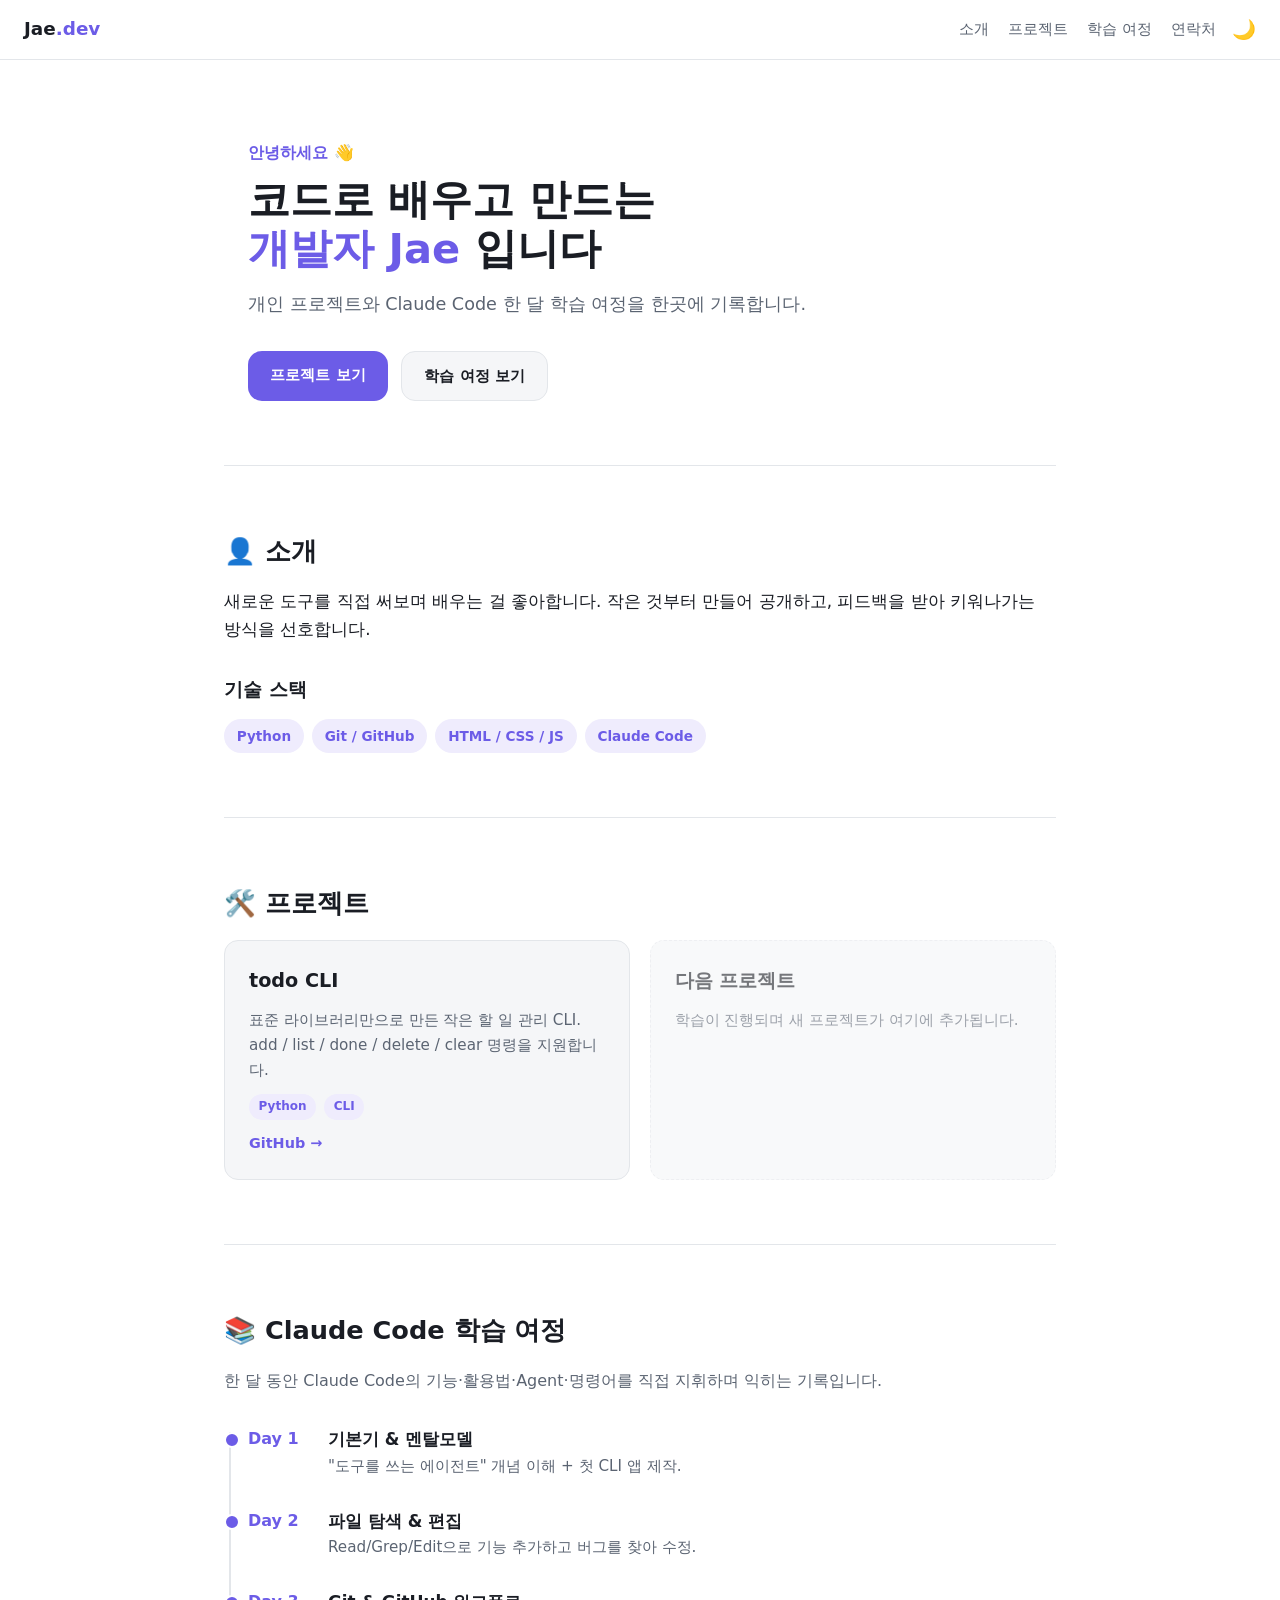
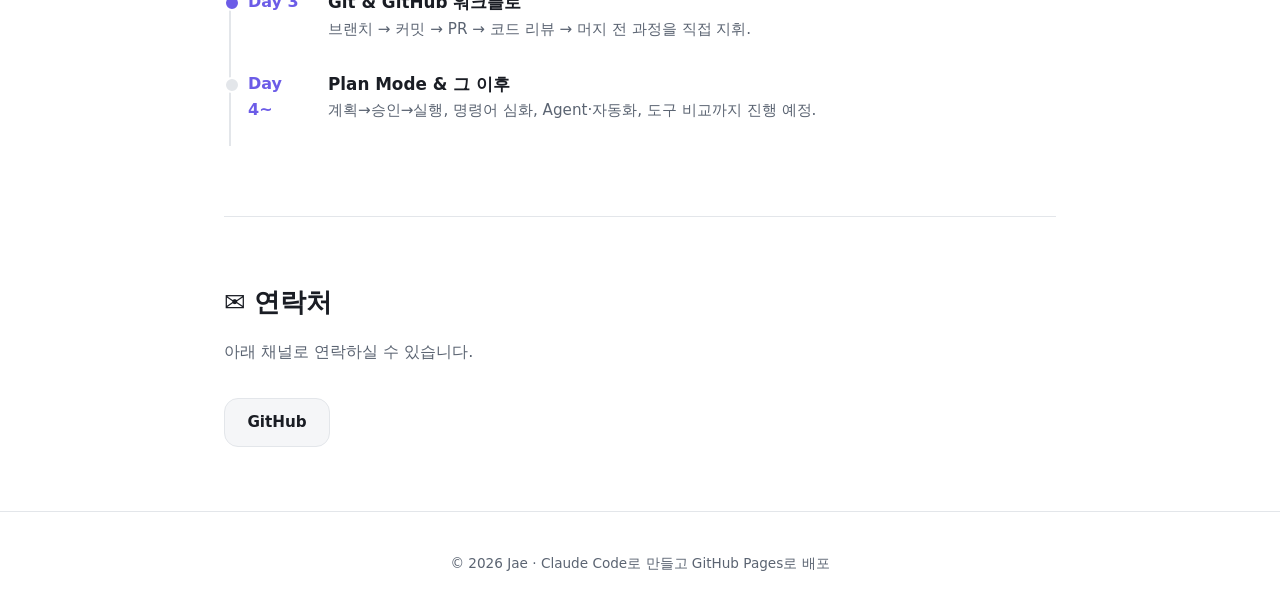
==== docs/index.html @ 7a91e0e8 "포트폴리오 + Claude Code 학습 여정 정적 사이트 첫 버전 추가 (docs/)" ====
<!DOCTYPE html>
<html lang="ko">
<head>
  <meta charset="UTF-8" />
  <meta name="viewport" content="width=device-width, initial-scale=1.0" />
  <title>Jae · 포트폴리오 & Claude Code 학습 여정</title>
  <meta name="description" content="개인 개발자 포트폴리오와 Claude Code 한 달 학습 기록을 한곳에 모은 사이트." />
  <link rel="stylesheet" href="style.css" />
</head>
<body>
  <!-- ===== 상단 네비게이션 (페이지 내 섹션 분류) ===== -->
  <header class="nav">
    <a href="#home" class="nav__logo">Jae<span>.dev</span></a>
    <nav class="nav__links">
      <a href="#about">소개</a>
      <a href="#projects">프로젝트</a>
      <a href="#journey">학습 여정</a>
      <a href="#contact">연락처</a>
    </nav>
    <button id="themeToggle" class="nav__theme" aria-label="다크모드 전환">🌙</button>
  </header>

  <main>
    <!-- ===== Hero (첫인상) ===== -->
    <section id="home" class="hero">
      <p class="hero__hi">안녕하세요 👋</p>
      <h1 class="hero__title">코드로 배우고 만드는<br /><span>개발자 Jae</span> 입니다</h1>
      <p class="hero__sub">개인 프로젝트와 Claude Code 한 달 학습 여정을 한곳에 기록합니다.</p>
      <div class="hero__cta">
        <a href="#projects" class="btn btn--primary">프로젝트 보기</a>
        <a href="#journey" class="btn btn--ghost">학습 여정 보기</a>
      </div>
    </section>

    <!-- ===== 섹션 1: 개인 포트폴리오 (소개) ===== -->
    <section id="about" class="section">
      <h2 class="section__title">👤 소개</h2>
      <div class="about">
        <p class="about__bio">
          <!-- TODO: 자기소개를 자유롭게 수정하세요 -->
          새로운 도구를 직접 써보며 배우는 걸 좋아합니다.
          작은 것부터 만들어 공개하고, 피드백을 받아 키워나가는 방식을 선호합니다.
        </p>
        <div class="about__skills">
          <h3>기술 스택</h3>
          <ul class="tags">
            <li>Python</li>
            <li>Git / GitHub</li>
            <li>HTML / CSS / JS</li>
            <li>Claude Code</li>
          </ul>
        </div>
      </div>
    </section>

    <!-- ===== 섹션 2: 프로젝트 ===== -->
    <section id="projects" class="section">
      <h2 class="section__title">🛠️ 프로젝트</h2>
      <div class="cards">
        <article class="card">
          <h3 class="card__title">todo CLI</h3>
          <p class="card__desc">
            표준 라이브러리만으로 만든 작은 할 일 관리 CLI.
            add / list / done / delete / clear 명령을 지원합니다.
          </p>
          <ul class="tags tags--sm">
            <li>Python</li>
            <li>CLI</li>
          </ul>
          <a class="card__link" href="https://github.com/jaehyeon-s/Claude_Code_Study" target="_blank" rel="noopener">GitHub →</a>
        </article>

        <article class="card card--placeholder">
          <h3 class="card__title">다음 프로젝트</h3>
          <p class="card__desc">학습이 진행되며 새 프로젝트가 여기에 추가됩니다.</p>
        </article>
      </div>
    </section>

    <!-- ===== 섹션 3: Claude Code 학습 여정 (타임라인) ===== -->
    <section id="journey" class="section">
      <h2 class="section__title">📚 Claude Code 학습 여정</h2>
      <p class="section__lead">한 달 동안 Claude Code의 기능·활용법·Agent·명령어를 직접 지휘하며 익히는 기록입니다.</p>
      <ol class="timeline">
        <li class="timeline__item timeline__item--done">
          <span class="timeline__day">Day 1</span>
          <div>
            <h3>기본기 & 멘탈모델</h3>
            <p>"도구를 쓰는 에이전트" 개념 이해 + 첫 CLI 앱 제작.</p>
          </div>
        </li>
        <li class="timeline__item timeline__item--done">
          <span class="timeline__day">Day 2</span>
          <div>
            <h3>파일 탐색 & 편집</h3>
            <p>Read/Grep/Edit으로 기능 추가하고 버그를 찾아 수정.</p>
          </div>
        </li>
        <li class="timeline__item timeline__item--done">
          <span class="timeline__day">Day 3</span>
          <div>
            <h3>Git & GitHub 워크플로</h3>
            <p>브랜치 → 커밋 → PR → 코드 리뷰 → 머지 전 과정을 직접 지휘.</p>
          </div>
        </li>
        <li class="timeline__item">
          <span class="timeline__day">Day 4~</span>
          <div>
            <h3>Plan Mode & 그 이후</h3>
            <p>계획→승인→실행, 명령어 심화, Agent·자동화, 도구 비교까지 진행 예정.</p>
          </div>
        </li>
      </ol>
    </section>

    <!-- ===== 섹션 4: 연락처 ===== -->
    <section id="contact" class="section">
      <h2 class="section__title">✉️ 연락처</h2>
      <p class="section__lead">아래 채널로 연락하실 수 있습니다.</p>
      <div class="contact">
        <a class="btn btn--ghost" href="https://github.com/jaehyeon-s" target="_blank" rel="noopener">GitHub</a>
        <!-- TODO: 이메일을 공개하려면 아래 주석을 풀고 주소를 넣으세요 -->
        <!-- <a class="btn btn--ghost" href="mailto:you@example.com">Email</a> -->
      </div>
    </section>
  </main>

  <footer class="footer">
    <p>© <span id="year"></span> Jae · Claude Code로 만들고 GitHub Pages로 배포</p>
  </footer>

  <script src="script.js"></script>
</body>
</html>
---- docs/style.css ----
/* ===== 디자인 토큰 (색·간격을 변수로 관리) ===== */
:root {
  --bg: #ffffff;
  --surface: #f5f6f8;
  --text: #1a1d24;
  --muted: #5b6472;
  --accent: #6c5ce7;
  --accent-soft: #efecfd;
  --border: #e3e6ea;
  --radius: 14px;
  --maxw: 880px;
}
/* 다크모드: <html data-theme="dark"> 일 때 색만 바꿔치기 */
html[data-theme="dark"] {
  --bg: #0f1117;
  --surface: #171a22;
  --text: #e8eaed;
  --muted: #9aa3b2;
  --accent: #8b7cf6;
  --accent-soft: #1e1b33;
  --border: #262a35;
}

* { box-sizing: border-box; margin: 0; padding: 0; }

body {
  font-family: system-ui, -apple-system, "Segoe UI", Roboto, "Apple SD Gothic Neo", sans-serif;
  background: var(--bg);
  color: var(--text);
  line-height: 1.65;
  transition: background 0.3s, color 0.3s;
}

/* ===== 네비게이션 ===== */
.nav {
  position: sticky;
  top: 0;
  z-index: 10;
  display: flex;
  align-items: center;
  gap: 1rem;
  padding: 0.9rem 1.5rem;
  background: color-mix(in srgb, var(--bg) 85%, transparent);
  backdrop-filter: blur(8px);
  border-bottom: 1px solid var(--border);
}
.nav__logo { font-weight: 700; font-size: 1.15rem; text-decoration: none; color: var(--text); }
.nav__logo span { color: var(--accent); }
.nav__links { display: flex; gap: 1.2rem; margin-left: auto; }
.nav__links a { text-decoration: none; color: var(--muted); font-size: 0.95rem; }
.nav__links a:hover { color: var(--accent); }
.nav__theme { background: none; border: none; font-size: 1.2rem; cursor: pointer; }

/* ===== 공통 레이아웃 ===== */
main { max-width: var(--maxw); margin: 0 auto; padding: 0 1.5rem; }
.section { padding: 4rem 0; border-top: 1px solid var(--border); }
.section__title { font-size: 1.6rem; margin-bottom: 1rem; }
.section__lead { color: var(--muted); margin-bottom: 2rem; }

/* ===== Hero ===== */
.hero { max-width: var(--maxw); margin: 0 auto; padding: 5rem 1.5rem 4rem; }
.hero__hi { color: var(--accent); font-weight: 600; }
.hero__title { font-size: 2.6rem; line-height: 1.2; margin: 0.5rem 0 1rem; }
.hero__title span { color: var(--accent); }
.hero__sub { color: var(--muted); font-size: 1.1rem; margin-bottom: 2rem; }
.hero__cta { display: flex; gap: 0.8rem; flex-wrap: wrap; }

/* ===== 버튼 ===== */
.btn { display: inline-block; padding: 0.7rem 1.4rem; border-radius: var(--radius); text-decoration: none; font-weight: 600; font-size: 0.95rem; transition: transform 0.15s, opacity 0.15s; }
.btn:hover { transform: translateY(-2px); }
.btn--primary { background: var(--accent); color: #fff; }
.btn--ghost { background: var(--surface); color: var(--text); border: 1px solid var(--border); }

/* ===== 소개 ===== */
.about { display: grid; gap: 2rem; }
.about__bio { font-size: 1.05rem; }
.about__skills h3 { margin-bottom: 0.8rem; }
.tags { list-style: none; display: flex; flex-wrap: wrap; gap: 0.5rem; }
.tags li { background: var(--accent-soft); color: var(--accent); padding: 0.35rem 0.8rem; border-radius: 999px; font-size: 0.85rem; font-weight: 600; }
.tags--sm li { font-size: 0.75rem; padding: 0.2rem 0.6rem; }

/* ===== 프로젝트 카드 ===== */
.cards { display: grid; grid-template-columns: repeat(auto-fit, minmax(240px, 1fr)); gap: 1.2rem; }
.card { background: var(--surface); border: 1px solid var(--border); border-radius: var(--radius); padding: 1.5rem; display: flex; flex-direction: column; gap: 0.7rem; }
.card__title { font-size: 1.2rem; }
.card__desc { color: var(--muted); font-size: 0.95rem; flex: 1; }
.card__link { color: var(--accent); text-decoration: none; font-weight: 600; font-size: 0.9rem; margin-top: auto; }
.card--placeholder { opacity: 0.6; border-style: dashed; }

/* ===== 학습 여정 타임라인 ===== */
.timeline { list-style: none; position: relative; padding-left: 1.5rem; }
.timeline::before { content: ""; position: absolute; left: 5px; top: 6px; bottom: 6px; width: 2px; background: var(--border); }
.timeline__item { position: relative; display: flex; gap: 1rem; padding-bottom: 1.8rem; }
.timeline__item::before { content: ""; position: absolute; left: -1.5rem; top: 6px; width: 12px; height: 12px; border-radius: 50%; background: var(--border); border: 2px solid var(--bg); }
.timeline__item--done::before { background: var(--accent); }
.timeline__day { flex-shrink: 0; width: 64px; font-weight: 700; color: var(--accent); }
.timeline__item h3 { font-size: 1.05rem; }
.timeline__item p { color: var(--muted); font-size: 0.95rem; }

/* ===== 연락처 ===== */
.contact { display: flex; gap: 0.8rem; flex-wrap: wrap; }

/* ===== 푸터 ===== */
.footer { text-align: center; padding: 2.5rem 1.5rem; color: var(--muted); font-size: 0.85rem; border-top: 1px solid var(--border); }

/* ===== 반응형 (모바일) ===== */
@media (max-width: 600px) {
  .nav__links { gap: 0.8rem; }
  .nav__logo { font-size: 1rem; }
  .hero__title { font-size: 2rem; }
}
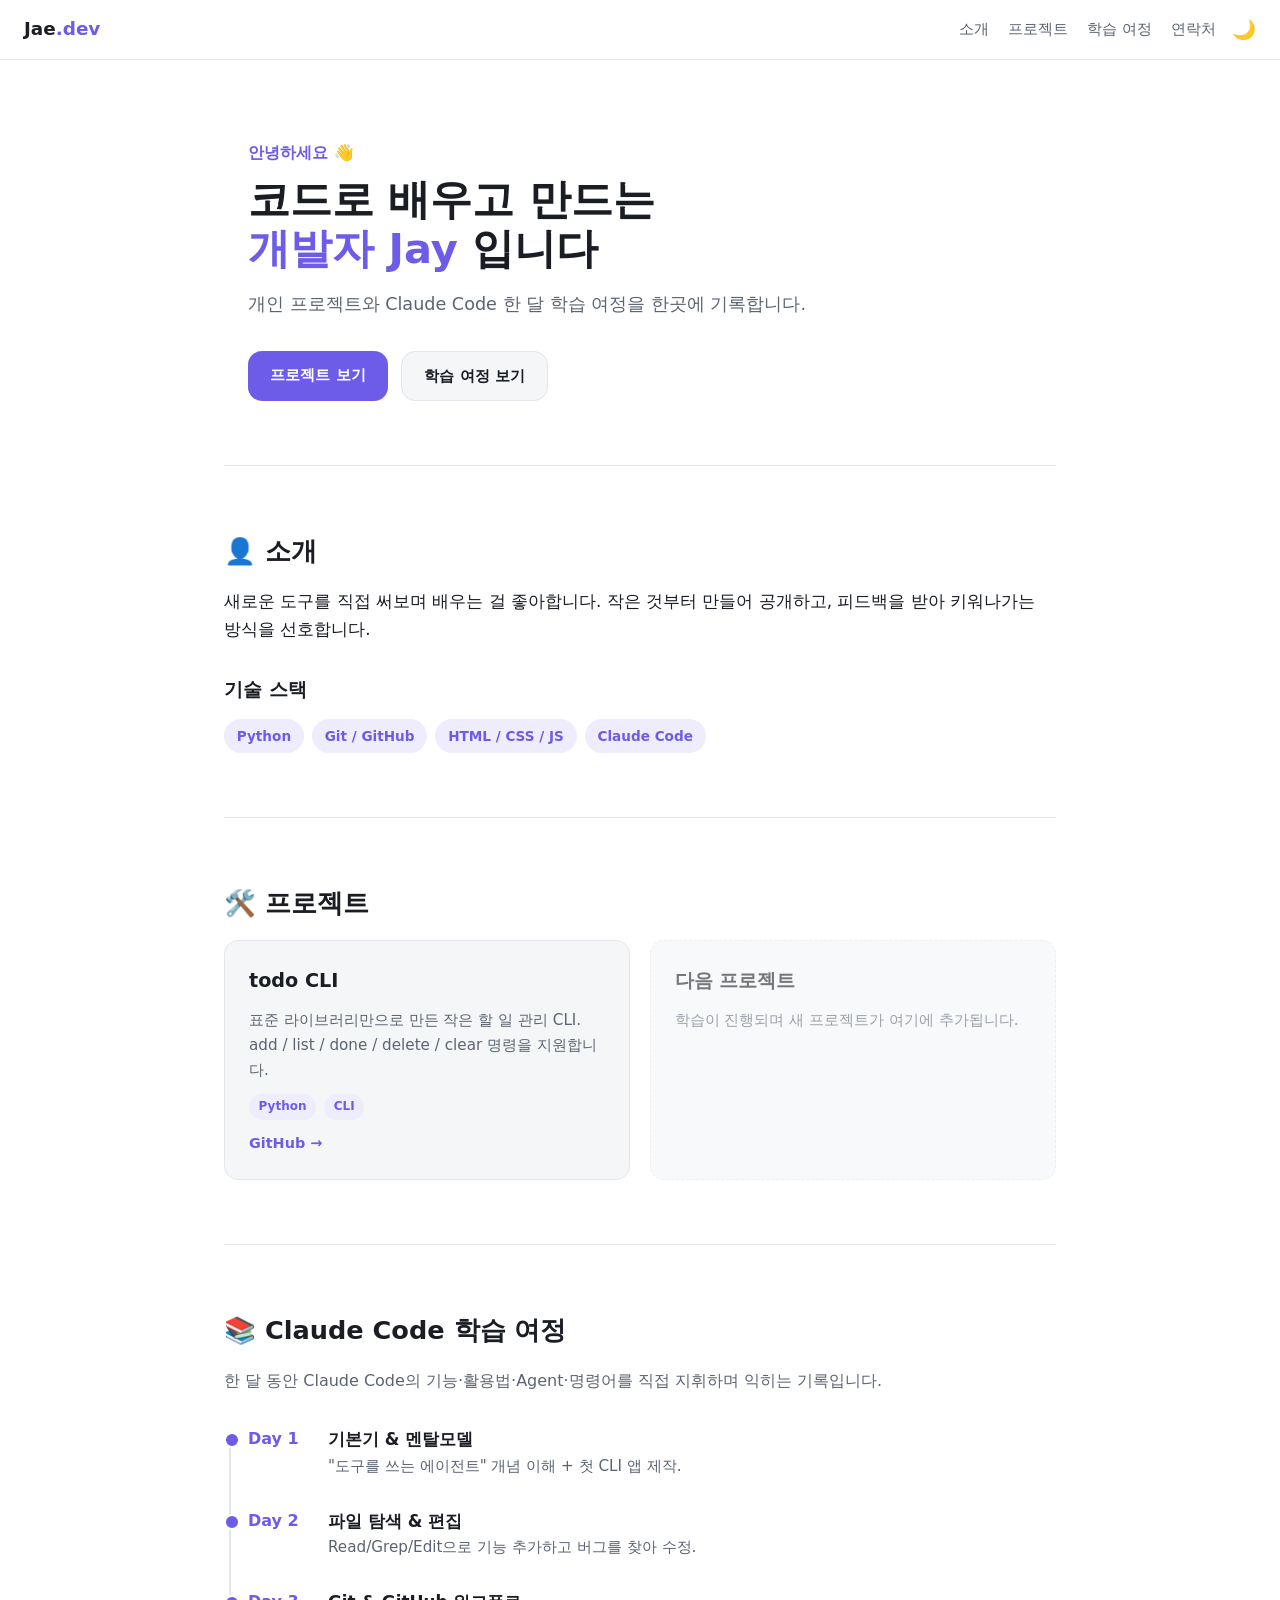
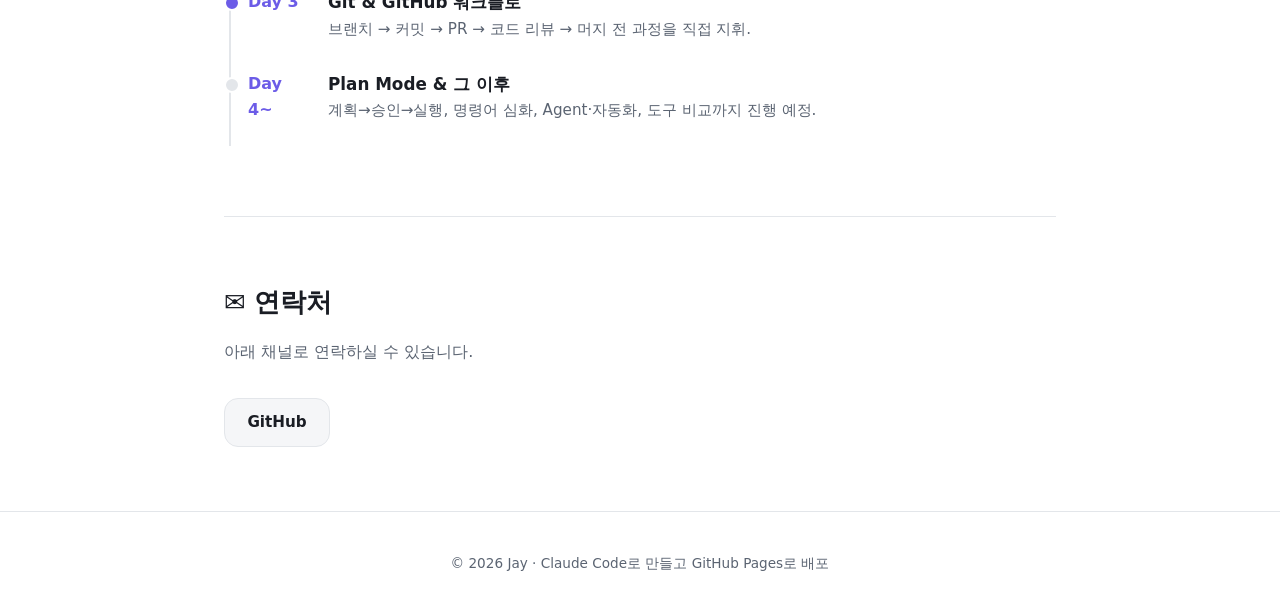
==== commit bdf736a8: "Change name from Jae to Jay in index.html" ====
--- a/docs/index.html
+++ b/docs/index.html
@@ -24,7 +24,7 @@
     <!-- ===== Hero (첫인상) ===== -->
     <section id="home" class="hero">
       <p class="hero__hi">안녕하세요 👋</p>
-      <h1 class="hero__title">코드로 배우고 만드는<br /><span>개발자 Jae</span> 입니다</h1>
+      <h1 class="hero__title">코드로 배우고 만드는<br /><span>개발자 Jay</span> 입니다</h1>
       <p class="hero__sub">개인 프로젝트와 Claude Code 한 달 학습 여정을 한곳에 기록합니다.</p>
       <div class="hero__cta">
         <a href="#projects" class="btn btn--primary">프로젝트 보기</a>
@@ -126,7 +126,7 @@
   </main>
 
   <footer class="footer">
-    <p>© <span id="year"></span> Jae · Claude Code로 만들고 GitHub Pages로 배포</p>
+    <p>© <span id="year"></span> Jay · Claude Code로 만들고 GitHub Pages로 배포</p>
   </footer>
 
   <script src="script.js"></script>
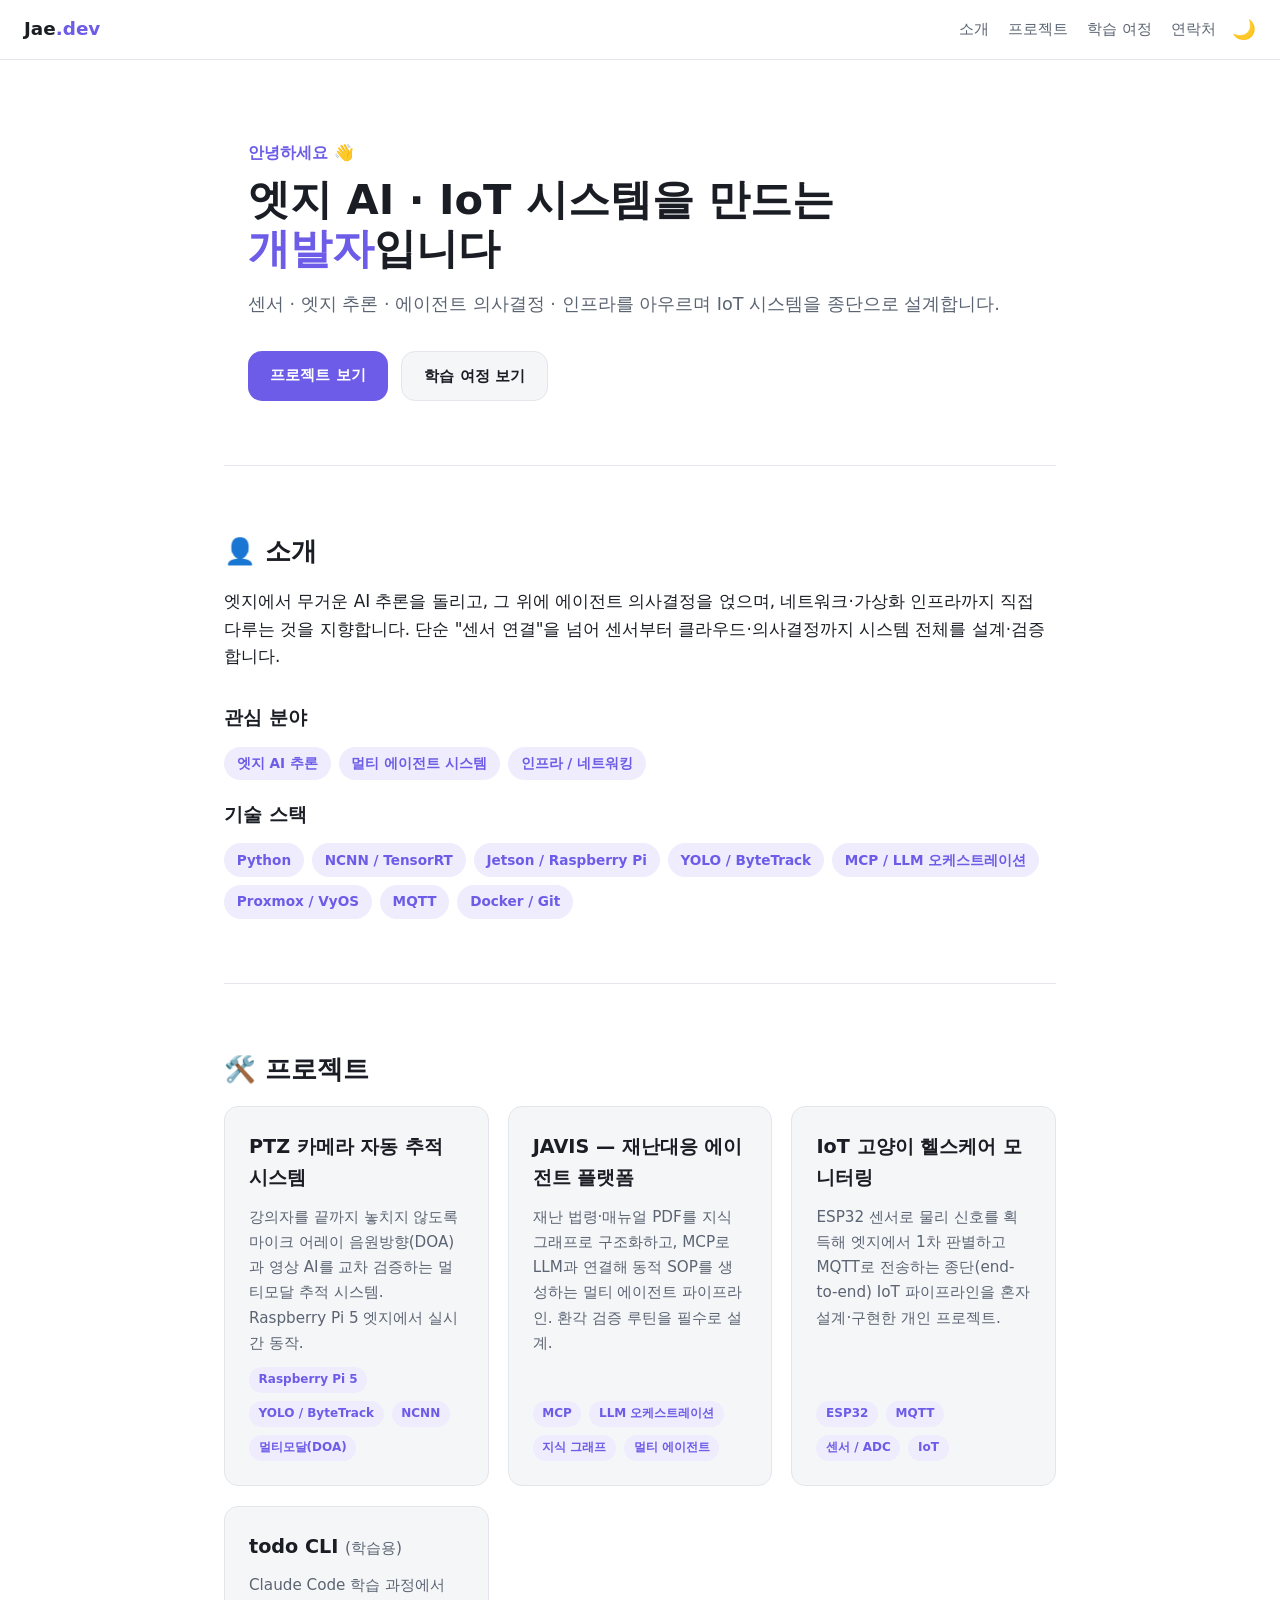
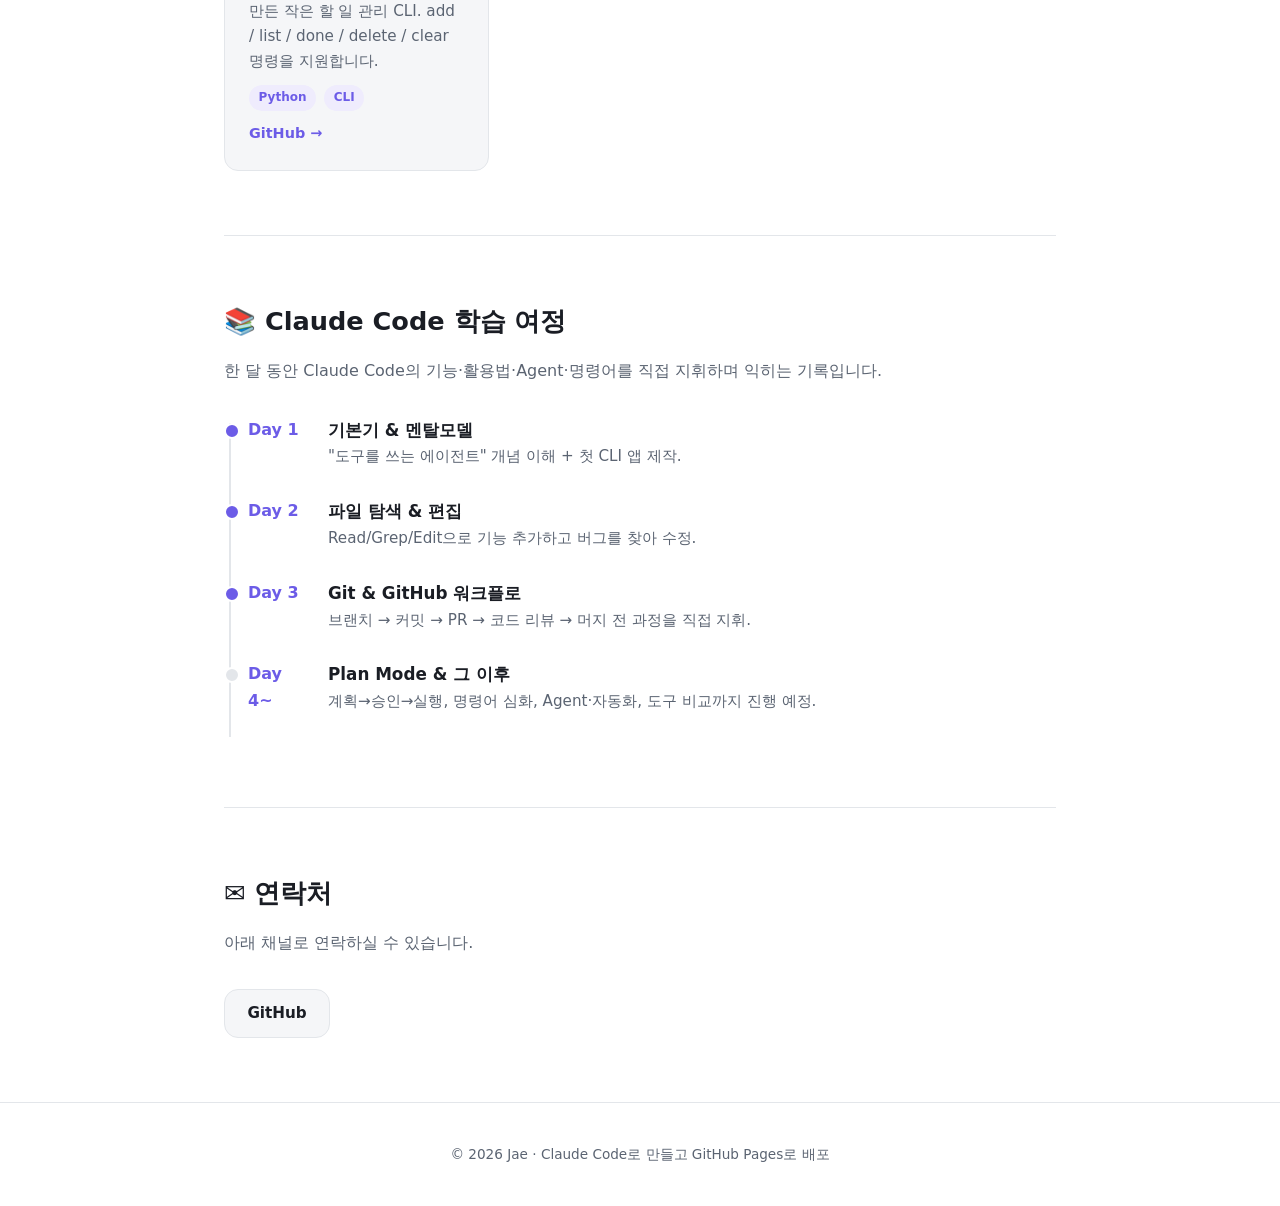
==== commit cc46ce33: "포트폴리오 사이트: 노션 기반 실제 프로젝트로 내용 채움 (개인정보 제외, 프로젝트 중심)" ====
--- a/docs/index.html
+++ b/docs/index.html
@@ -4,7 +4,7 @@
   <meta charset="UTF-8" />
   <meta name="viewport" content="width=device-width, initial-scale=1.0" />
   <title>Jae · 포트폴리오 & Claude Code 학습 여정</title>
-  <meta name="description" content="개인 개발자 포트폴리오와 Claude Code 한 달 학습 기록을 한곳에 모은 사이트." />
+  <meta name="description" content="엣지 AI·IoT 시스템 프로젝트와 Claude Code 한 달 학습 기록을 모은 사이트." />
   <link rel="stylesheet" href="style.css" />
 </head>
 <body>
@@ -24,43 +24,95 @@
     <!-- ===== Hero (첫인상) ===== -->
     <section id="home" class="hero">
       <p class="hero__hi">안녕하세요 👋</p>
-      <h1 class="hero__title">코드로 배우고 만드는<br /><span>개발자 Jay</span> 입니다</h1>
-      <p class="hero__sub">개인 프로젝트와 Claude Code 한 달 학습 여정을 한곳에 기록합니다.</p>
+      <h1 class="hero__title">엣지 AI · IoT 시스템을 만드는<br /><span>개발자</span>입니다</h1>
+      <p class="hero__sub">센서 · 엣지 추론 · 에이전트 의사결정 · 인프라를 아우르며 IoT 시스템을 종단으로 설계합니다.</p>
       <div class="hero__cta">
         <a href="#projects" class="btn btn--primary">프로젝트 보기</a>
         <a href="#journey" class="btn btn--ghost">학습 여정 보기</a>
       </div>
     </section>
 
-    <!-- ===== 섹션 1: 개인 포트폴리오 (소개) ===== -->
+    <!-- ===== 섹션 1: 소개 (프로젝트 중심, 개인정보 최소화) ===== -->
     <section id="about" class="section">
       <h2 class="section__title">👤 소개</h2>
       <div class="about">
         <p class="about__bio">
-          <!-- TODO: 자기소개를 자유롭게 수정하세요 -->
-          새로운 도구를 직접 써보며 배우는 걸 좋아합니다.
-          작은 것부터 만들어 공개하고, 피드백을 받아 키워나가는 방식을 선호합니다.
+          엣지에서 무거운 AI 추론을 돌리고, 그 위에 에이전트 의사결정을 얹으며,
+          네트워크·가상화 인프라까지 직접 다루는 것을 지향합니다.
+          단순 "센서 연결"을 넘어 센서부터 클라우드·의사결정까지 시스템 전체를 설계·검증합니다.
         </p>
         <div class="about__skills">
-          <h3>기술 스택</h3>
+          <h3>관심 분야</h3>
+          <ul class="tags">
+            <li>엣지 AI 추론</li>
+            <li>멀티 에이전트 시스템</li>
+            <li>인프라 / 네트워킹</li>
+          </ul>
+          <h3 style="margin-top:1.2rem">기술 스택</h3>
           <ul class="tags">
             <li>Python</li>
-            <li>Git / GitHub</li>
-            <li>HTML / CSS / JS</li>
-            <li>Claude Code</li>
+            <li>NCNN / TensorRT</li>
+            <li>Jetson / Raspberry Pi</li>
+            <li>YOLO / ByteTrack</li>
+            <li>MCP / LLM 오케스트레이션</li>
+            <li>Proxmox / VyOS</li>
+            <li>MQTT</li>
+            <li>Docker / Git</li>
           </ul>
         </div>
       </div>
     </section>
 
-    <!-- ===== 섹션 2: 프로젝트 ===== -->
+    <!-- ===== 섹션 2: 프로젝트 (노션 포트폴리오 기반) ===== -->
     <section id="projects" class="section">
       <h2 class="section__title">🛠️ 프로젝트</h2>
       <div class="cards">
         <article class="card">
-          <h3 class="card__title">todo CLI</h3>
+          <h3 class="card__title">PTZ 카메라 자동 추적 시스템</h3>
           <p class="card__desc">
-            표준 라이브러리만으로 만든 작은 할 일 관리 CLI.
+            강의자를 끝까지 놓치지 않도록 마이크 어레이 음원방향(DOA)과 영상 AI를
+            교차 검증하는 멀티모달 추적 시스템. Raspberry Pi 5 엣지에서 실시간 동작.
+          </p>
+          <ul class="tags tags--sm">
+            <li>Raspberry Pi 5</li>
+            <li>YOLO / ByteTrack</li>
+            <li>NCNN</li>
+            <li>멀티모달(DOA)</li>
+          </ul>
+        </article>
+
+        <article class="card">
+          <h3 class="card__title">JAVIS — 재난대응 에이전트 플랫폼</h3>
+          <p class="card__desc">
+            재난 법령·매뉴얼 PDF를 지식 그래프로 구조화하고, MCP로 LLM과 연결해
+            동적 SOP를 생성하는 멀티 에이전트 파이프라인. 환각 검증 루틴을 필수로 설계.
+          </p>
+          <ul class="tags tags--sm">
+            <li>MCP</li>
+            <li>LLM 오케스트레이션</li>
+            <li>지식 그래프</li>
+            <li>멀티 에이전트</li>
+          </ul>
+        </article>
+
+        <article class="card">
+          <h3 class="card__title">IoT 고양이 헬스케어 모니터링</h3>
+          <p class="card__desc">
+            ESP32 센서로 물리 신호를 획득해 엣지에서 1차 판별하고 MQTT로 전송하는
+            종단(end-to-end) IoT 파이프라인을 혼자 설계·구현한 개인 프로젝트.
+          </p>
+          <ul class="tags tags--sm">
+            <li>ESP32</li>
+            <li>MQTT</li>
+            <li>센서 / ADC</li>
+            <li>IoT</li>
+          </ul>
+        </article>
+
+        <article class="card">
+          <h3 class="card__title">todo CLI <span style="font-weight:400;font-size:.8em;color:var(--muted)">(학습용)</span></h3>
+          <p class="card__desc">
+            Claude Code 학습 과정에서 만든 작은 할 일 관리 CLI.
             add / list / done / delete / clear 명령을 지원합니다.
           </p>
           <ul class="tags tags--sm">
@@ -68,11 +120,6 @@
             <li>CLI</li>
           </ul>
           <a class="card__link" href="https://github.com/jaehyeon-s/Claude_Code_Study" target="_blank" rel="noopener">GitHub →</a>
-        </article>
-
-        <article class="card card--placeholder">
-          <h3 class="card__title">다음 프로젝트</h3>
-          <p class="card__desc">학습이 진행되며 새 프로젝트가 여기에 추가됩니다.</p>
         </article>
       </div>
     </section>
@@ -119,14 +166,12 @@
       <p class="section__lead">아래 채널로 연락하실 수 있습니다.</p>
       <div class="contact">
         <a class="btn btn--ghost" href="https://github.com/jaehyeon-s" target="_blank" rel="noopener">GitHub</a>
-        <!-- TODO: 이메일을 공개하려면 아래 주석을 풀고 주소를 넣으세요 -->
-        <!-- <a class="btn btn--ghost" href="mailto:you@example.com">Email</a> -->
       </div>
     </section>
   </main>
 
   <footer class="footer">
-    <p>© <span id="year"></span> Jay · Claude Code로 만들고 GitHub Pages로 배포</p>
+    <p>© <span id="year"></span> Jae · Claude Code로 만들고 GitHub Pages로 배포</p>
   </footer>
 
   <script src="script.js"></script>
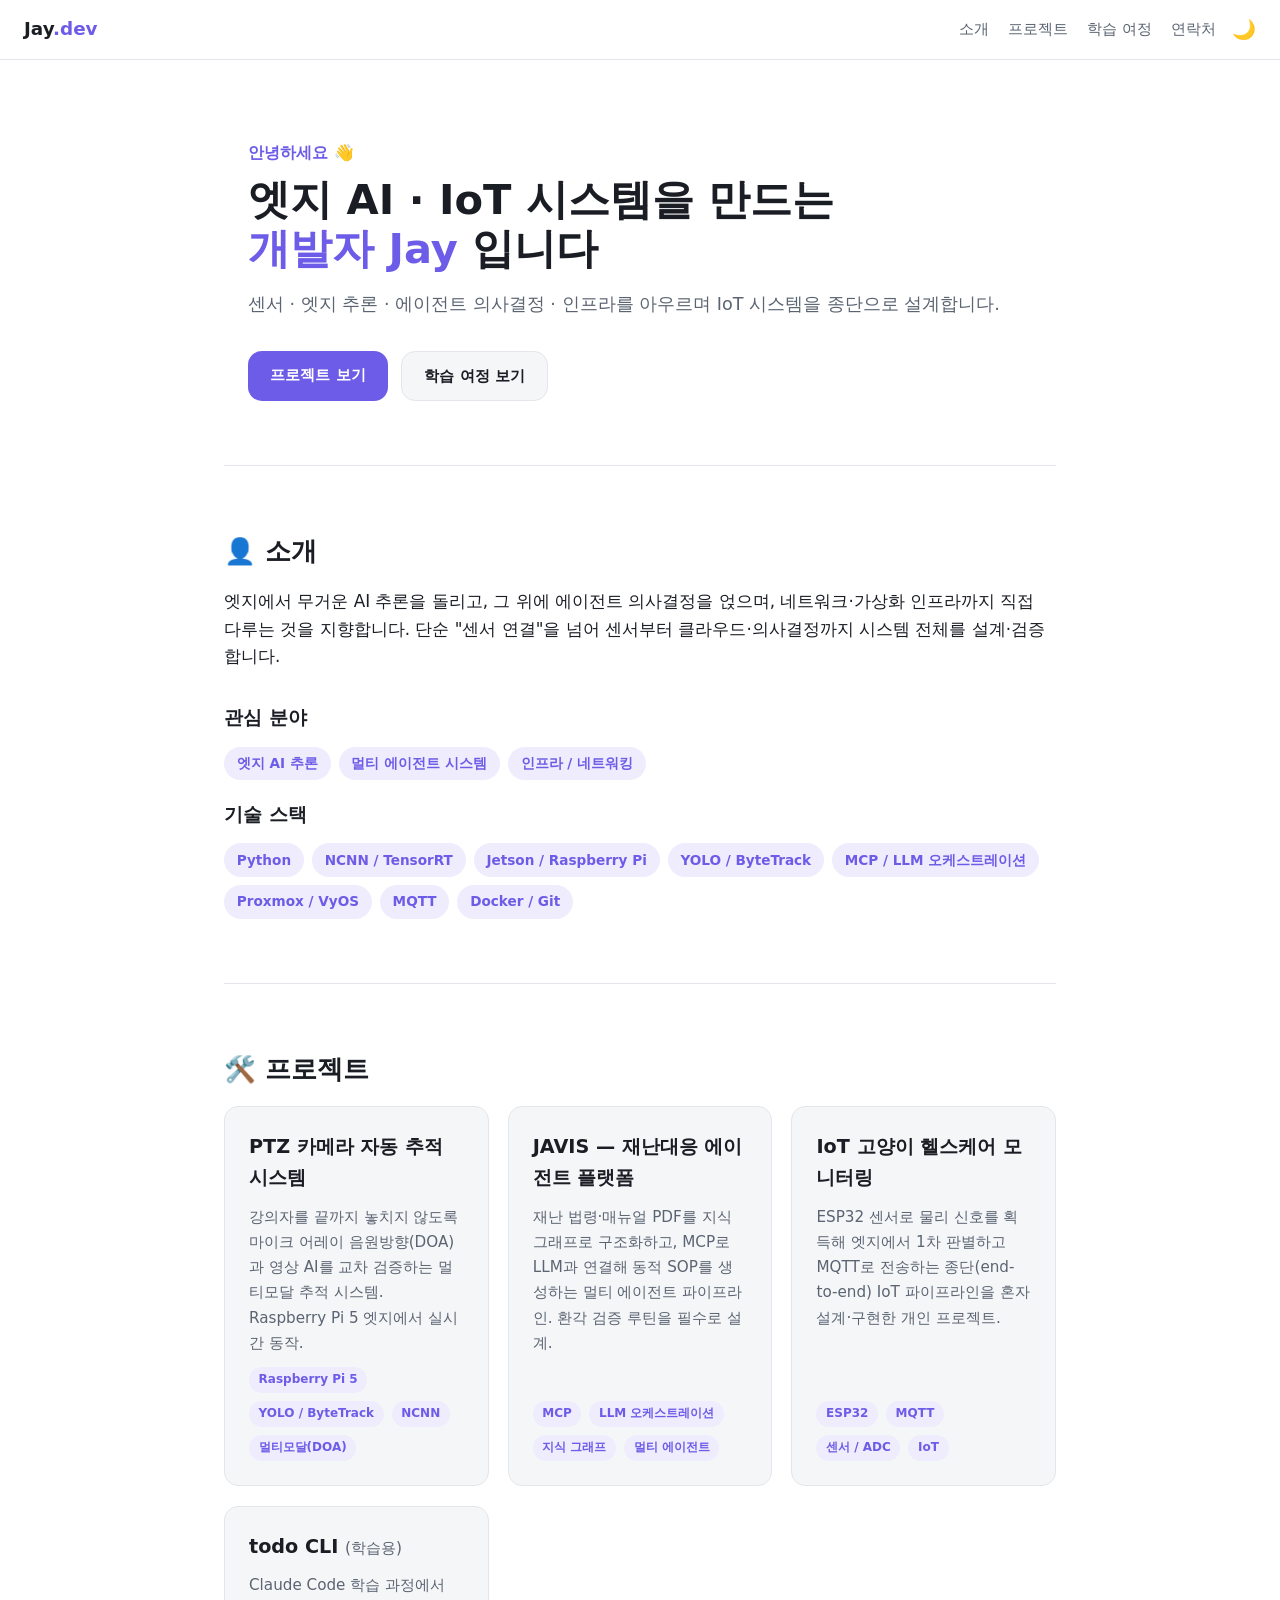
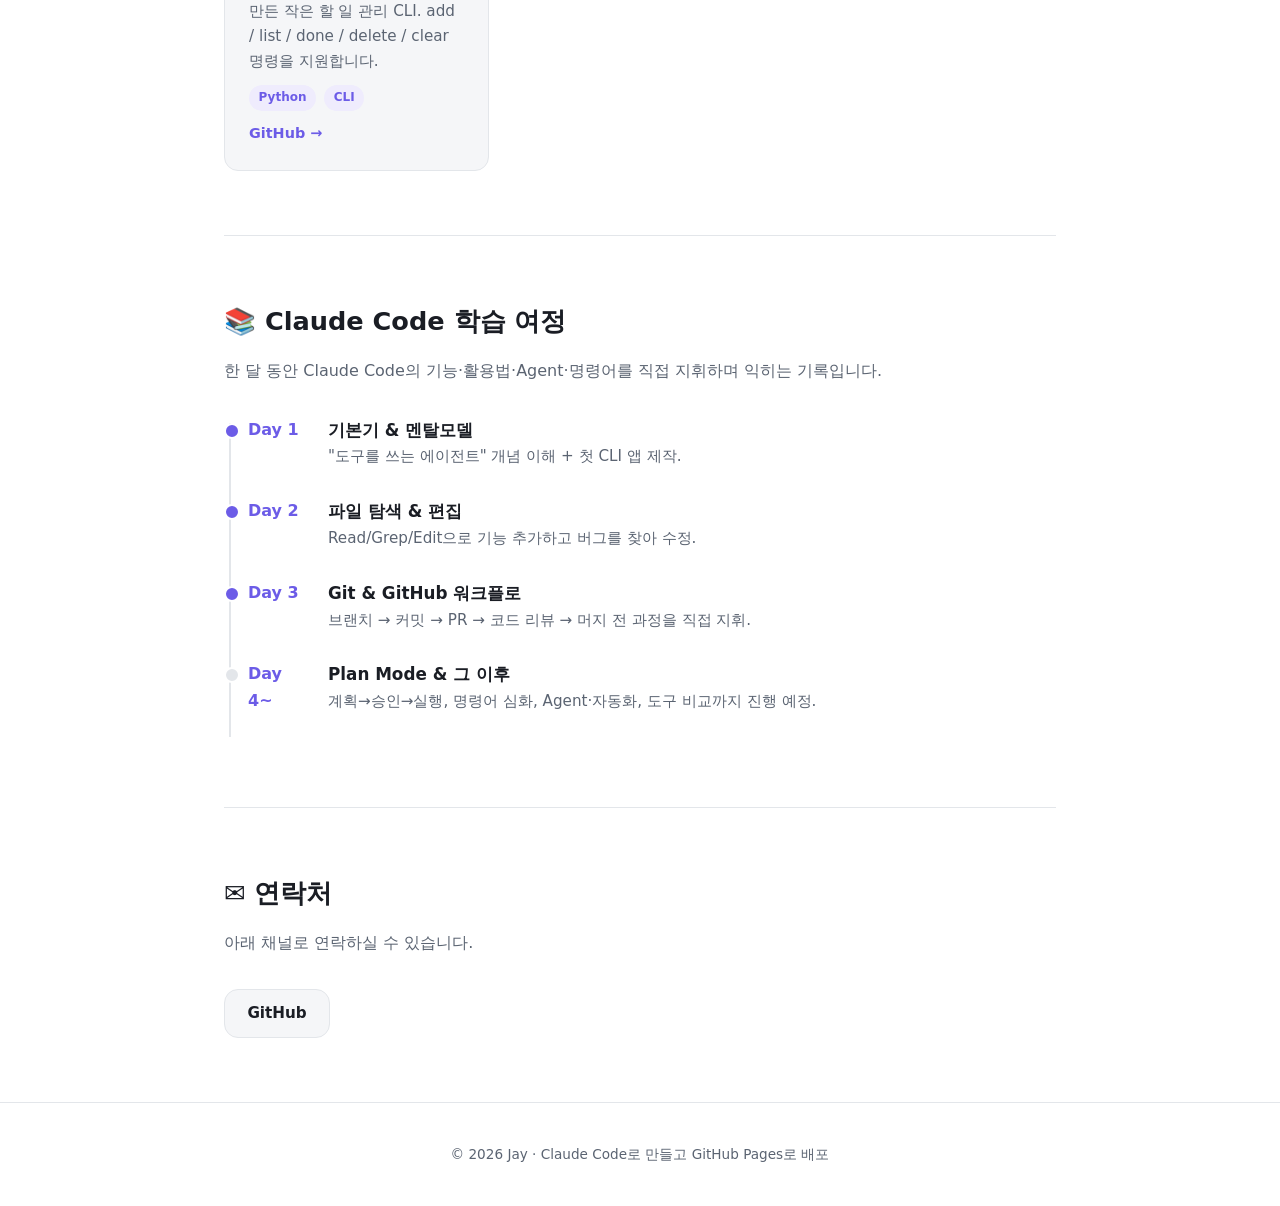
==== commit f8851b69: "Merge remote-tracking branch 'origin/main' into claude/charming-mayer-1QmW7 # Conflicts: #	docs/inde" ====
--- a/docs/index.html
+++ b/docs/index.html
@@ -3,14 +3,14 @@
 <head>
   <meta charset="UTF-8" />
   <meta name="viewport" content="width=device-width, initial-scale=1.0" />
-  <title>Jae · 포트폴리오 & Claude Code 학습 여정</title>
+  <title>Jay · 포트폴리오 & Claude Code 학습 여정</title>
   <meta name="description" content="엣지 AI·IoT 시스템 프로젝트와 Claude Code 한 달 학습 기록을 모은 사이트." />
   <link rel="stylesheet" href="style.css" />
 </head>
 <body>
   <!-- ===== 상단 네비게이션 (페이지 내 섹션 분류) ===== -->
   <header class="nav">
-    <a href="#home" class="nav__logo">Jae<span>.dev</span></a>
+    <a href="#home" class="nav__logo">Jay<span>.dev</span></a>
     <nav class="nav__links">
       <a href="#about">소개</a>
       <a href="#projects">프로젝트</a>
@@ -24,7 +24,7 @@
     <!-- ===== Hero (첫인상) ===== -->
     <section id="home" class="hero">
       <p class="hero__hi">안녕하세요 👋</p>
-      <h1 class="hero__title">엣지 AI · IoT 시스템을 만드는<br /><span>개발자</span>입니다</h1>
+      <h1 class="hero__title">엣지 AI · IoT 시스템을 만드는<br /><span>개발자 Jay</span> 입니다</h1>
       <p class="hero__sub">센서 · 엣지 추론 · 에이전트 의사결정 · 인프라를 아우르며 IoT 시스템을 종단으로 설계합니다.</p>
       <div class="hero__cta">
         <a href="#projects" class="btn btn--primary">프로젝트 보기</a>
@@ -171,7 +171,7 @@
   </main>
 
   <footer class="footer">
-    <p>© <span id="year"></span> Jae · Claude Code로 만들고 GitHub Pages로 배포</p>
+    <p>© <span id="year"></span> Jay · Claude Code로 만들고 GitHub Pages로 배포</p>
   </footer>
 
   <script src="script.js"></script>
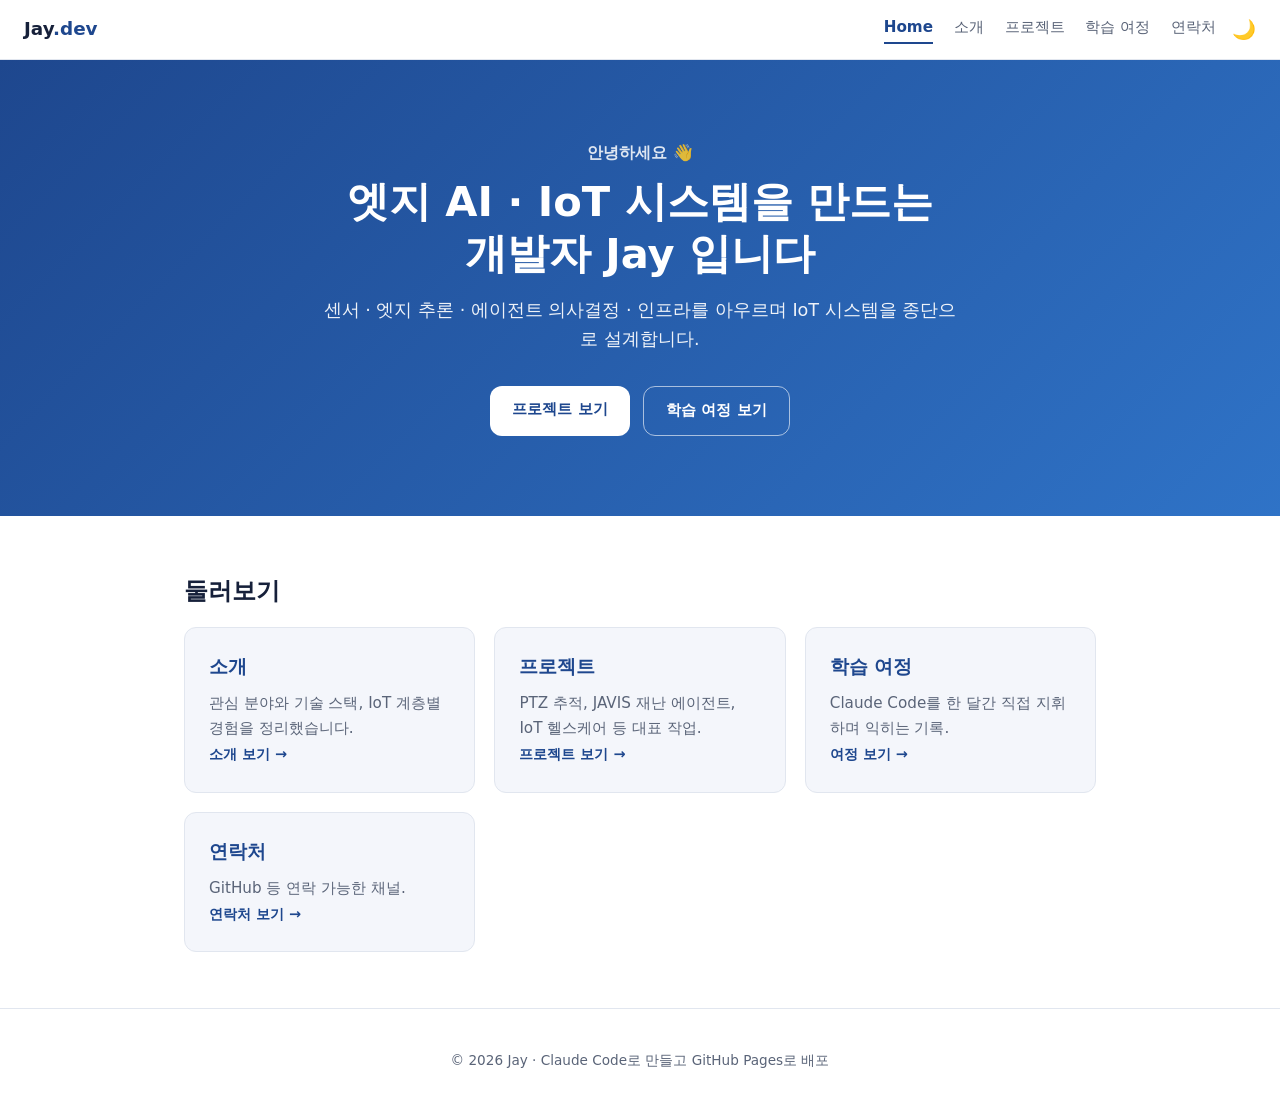
==== commit 808e7184: "포트폴리오를 멀티페이지 구조로 개편 (Home/소개/프로젝트/학습여정/연락처) + 학술 블루 테마" ====
--- a/docs/index.html
+++ b/docs/index.html
@@ -3,169 +3,59 @@
 <head>
   <meta charset="UTF-8" />
   <meta name="viewport" content="width=device-width, initial-scale=1.0" />
-  <title>Jay · 포트폴리오 & Claude Code 학습 여정</title>
-  <meta name="description" content="엣지 AI·IoT 시스템 프로젝트와 Claude Code 한 달 학습 기록을 모은 사이트." />
+  <title>Jay · 포트폴리오</title>
+  <meta name="description" content="엣지 AI·IoT 시스템 프로젝트와 Claude Code 학습 기록을 모은 포트폴리오." />
   <link rel="stylesheet" href="style.css" />
 </head>
 <body>
-  <!-- ===== 상단 네비게이션 (페이지 내 섹션 분류) ===== -->
   <header class="nav">
-    <a href="#home" class="nav__logo">Jay<span>.dev</span></a>
+    <a href="index.html" class="nav__logo">Jay<span>.dev</span></a>
     <nav class="nav__links">
-      <a href="#about">소개</a>
-      <a href="#projects">프로젝트</a>
-      <a href="#journey">학습 여정</a>
-      <a href="#contact">연락처</a>
+      <a href="index.html" class="active">Home</a>
+      <a href="about.html">소개</a>
+      <a href="projects.html">프로젝트</a>
+      <a href="journey.html">학습 여정</a>
+      <a href="contact.html">연락처</a>
     </nav>
     <button id="themeToggle" class="nav__theme" aria-label="다크모드 전환">🌙</button>
   </header>
 
+  <!-- ===== 홈 히어로 배너 ===== -->
+  <section class="banner">
+    <p class="banner__hi">안녕하세요 👋</p>
+    <h1 class="banner__title">엣지 AI · IoT 시스템을 만드는<br />개발자 Jay 입니다</h1>
+    <p class="banner__sub">센서 · 엣지 추론 · 에이전트 의사결정 · 인프라를 아우르며 IoT 시스템을 종단으로 설계합니다.</p>
+    <div class="banner__cta">
+      <a href="projects.html" class="btn btn--primary">프로젝트 보기</a>
+      <a href="journey.html" class="btn btn--ghost">학습 여정 보기</a>
+    </div>
+  </section>
+
   <main>
-    <!-- ===== Hero (첫인상) ===== -->
-    <section id="home" class="hero">
-      <p class="hero__hi">안녕하세요 👋</p>
-      <h1 class="hero__title">엣지 AI · IoT 시스템을 만드는<br /><span>개발자 Jay</span> 입니다</h1>
-      <p class="hero__sub">센서 · 엣지 추론 · 에이전트 의사결정 · 인프라를 아우르며 IoT 시스템을 종단으로 설계합니다.</p>
-      <div class="hero__cta">
-        <a href="#projects" class="btn btn--primary">프로젝트 보기</a>
-        <a href="#journey" class="btn btn--ghost">학습 여정 보기</a>
-      </div>
-    </section>
-
-    <!-- ===== 섹션 1: 소개 (프로젝트 중심, 개인정보 최소화) ===== -->
-    <section id="about" class="section">
-      <h2 class="section__title">👤 소개</h2>
-      <div class="about">
-        <p class="about__bio">
-          엣지에서 무거운 AI 추론을 돌리고, 그 위에 에이전트 의사결정을 얹으며,
-          네트워크·가상화 인프라까지 직접 다루는 것을 지향합니다.
-          단순 "센서 연결"을 넘어 센서부터 클라우드·의사결정까지 시스템 전체를 설계·검증합니다.
-        </p>
-        <div class="about__skills">
-          <h3>관심 분야</h3>
-          <ul class="tags">
-            <li>엣지 AI 추론</li>
-            <li>멀티 에이전트 시스템</li>
-            <li>인프라 / 네트워킹</li>
-          </ul>
-          <h3 style="margin-top:1.2rem">기술 스택</h3>
-          <ul class="tags">
-            <li>Python</li>
-            <li>NCNN / TensorRT</li>
-            <li>Jetson / Raspberry Pi</li>
-            <li>YOLO / ByteTrack</li>
-            <li>MCP / LLM 오케스트레이션</li>
-            <li>Proxmox / VyOS</li>
-            <li>MQTT</li>
-            <li>Docker / Git</li>
-          </ul>
+    <!-- ===== 카테고리 바로가기 ===== -->
+    <section class="section">
+      <h2 class="section__title">둘러보기</h2>
+      <div class="highlights">
+        <div class="hl">
+          <h3>소개</h3>
+          <p>관심 분야와 기술 스택, IoT 계층별 경험을 정리했습니다.</p>
+          <a href="about.html">소개 보기 →</a>
         </div>
-      </div>
-    </section>
-
-    <!-- ===== 섹션 2: 프로젝트 (노션 포트폴리오 기반) ===== -->
-    <section id="projects" class="section">
-      <h2 class="section__title">🛠️ 프로젝트</h2>
-      <div class="cards">
-        <article class="card">
-          <h3 class="card__title">PTZ 카메라 자동 추적 시스템</h3>
-          <p class="card__desc">
-            강의자를 끝까지 놓치지 않도록 마이크 어레이 음원방향(DOA)과 영상 AI를
-            교차 검증하는 멀티모달 추적 시스템. Raspberry Pi 5 엣지에서 실시간 동작.
-          </p>
-          <ul class="tags tags--sm">
-            <li>Raspberry Pi 5</li>
-            <li>YOLO / ByteTrack</li>
-            <li>NCNN</li>
-            <li>멀티모달(DOA)</li>
-          </ul>
-        </article>
-
-        <article class="card">
-          <h3 class="card__title">JAVIS — 재난대응 에이전트 플랫폼</h3>
-          <p class="card__desc">
-            재난 법령·매뉴얼 PDF를 지식 그래프로 구조화하고, MCP로 LLM과 연결해
-            동적 SOP를 생성하는 멀티 에이전트 파이프라인. 환각 검증 루틴을 필수로 설계.
-          </p>
-          <ul class="tags tags--sm">
-            <li>MCP</li>
-            <li>LLM 오케스트레이션</li>
-            <li>지식 그래프</li>
-            <li>멀티 에이전트</li>
-          </ul>
-        </article>
-
-        <article class="card">
-          <h3 class="card__title">IoT 고양이 헬스케어 모니터링</h3>
-          <p class="card__desc">
-            ESP32 센서로 물리 신호를 획득해 엣지에서 1차 판별하고 MQTT로 전송하는
-            종단(end-to-end) IoT 파이프라인을 혼자 설계·구현한 개인 프로젝트.
-          </p>
-          <ul class="tags tags--sm">
-            <li>ESP32</li>
-            <li>MQTT</li>
-            <li>센서 / ADC</li>
-            <li>IoT</li>
-          </ul>
-        </article>
-
-        <article class="card">
-          <h3 class="card__title">todo CLI <span style="font-weight:400;font-size:.8em;color:var(--muted)">(학습용)</span></h3>
-          <p class="card__desc">
-            Claude Code 학습 과정에서 만든 작은 할 일 관리 CLI.
-            add / list / done / delete / clear 명령을 지원합니다.
-          </p>
-          <ul class="tags tags--sm">
-            <li>Python</li>
-            <li>CLI</li>
-          </ul>
-          <a class="card__link" href="https://github.com/jaehyeon-s/Claude_Code_Study" target="_blank" rel="noopener">GitHub →</a>
-        </article>
-      </div>
-    </section>
-
-    <!-- ===== 섹션 3: Claude Code 학습 여정 (타임라인) ===== -->
-    <section id="journey" class="section">
-      <h2 class="section__title">📚 Claude Code 학습 여정</h2>
-      <p class="section__lead">한 달 동안 Claude Code의 기능·활용법·Agent·명령어를 직접 지휘하며 익히는 기록입니다.</p>
-      <ol class="timeline">
-        <li class="timeline__item timeline__item--done">
-          <span class="timeline__day">Day 1</span>
-          <div>
-            <h3>기본기 & 멘탈모델</h3>
-            <p>"도구를 쓰는 에이전트" 개념 이해 + 첫 CLI 앱 제작.</p>
-          </div>
-        </li>
-        <li class="timeline__item timeline__item--done">
-          <span class="timeline__day">Day 2</span>
-          <div>
-            <h3>파일 탐색 & 편집</h3>
-            <p>Read/Grep/Edit으로 기능 추가하고 버그를 찾아 수정.</p>
-          </div>
-        </li>
-        <li class="timeline__item timeline__item--done">
-          <span class="timeline__day">Day 3</span>
-          <div>
-            <h3>Git & GitHub 워크플로</h3>
-            <p>브랜치 → 커밋 → PR → 코드 리뷰 → 머지 전 과정을 직접 지휘.</p>
-          </div>
-        </li>
-        <li class="timeline__item">
-          <span class="timeline__day">Day 4~</span>
-          <div>
-            <h3>Plan Mode & 그 이후</h3>
-            <p>계획→승인→실행, 명령어 심화, Agent·자동화, 도구 비교까지 진행 예정.</p>
-          </div>
-        </li>
-      </ol>
-    </section>
-
-    <!-- ===== 섹션 4: 연락처 ===== -->
-    <section id="contact" class="section">
-      <h2 class="section__title">✉️ 연락처</h2>
-      <p class="section__lead">아래 채널로 연락하실 수 있습니다.</p>
-      <div class="contact">
-        <a class="btn btn--ghost" href="https://github.com/jaehyeon-s" target="_blank" rel="noopener">GitHub</a>
+        <div class="hl">
+          <h3>프로젝트</h3>
+          <p>PTZ 추적, JAVIS 재난 에이전트, IoT 헬스케어 등 대표 작업.</p>
+          <a href="projects.html">프로젝트 보기 →</a>
+        </div>
+        <div class="hl">
+          <h3>학습 여정</h3>
+          <p>Claude Code를 한 달간 직접 지휘하며 익히는 기록.</p>
+          <a href="journey.html">여정 보기 →</a>
+        </div>
+        <div class="hl">
+          <h3>연락처</h3>
+          <p>GitHub 등 연락 가능한 채널.</p>
+          <a href="contact.html">연락처 보기 →</a>
+        </div>
       </div>
     </section>
   </main>
--- a/docs/style.css
+++ b/docs/style.css
@@ -1,24 +1,26 @@
 /* ===== 디자인 토큰 (색·간격을 변수로 관리) ===== */
 :root {
   --bg: #ffffff;
-  --surface: #f5f6f8;
-  --text: #1a1d24;
-  --muted: #5b6472;
-  --accent: #6c5ce7;
-  --accent-soft: #efecfd;
-  --border: #e3e6ea;
-  --radius: 14px;
-  --maxw: 880px;
+  --surface: #f4f6fb;
+  --text: #16203a;
+  --muted: #5a6478;
+  --accent: #1e478e;        /* 학술적인 딥블루 */
+  --accent-2: #2f73c7;
+  --accent-soft: #e7eefb;
+  --border: #e1e6ef;
+  --radius: 12px;
+  --maxw: 960px;
 }
-/* 다크모드: <html data-theme="dark"> 일 때 색만 바꿔치기 */
+/* 다크모드 */
 html[data-theme="dark"] {
-  --bg: #0f1117;
-  --surface: #171a22;
-  --text: #e8eaed;
-  --muted: #9aa3b2;
-  --accent: #8b7cf6;
-  --accent-soft: #1e1b33;
-  --border: #262a35;
+  --bg: #0e131f;
+  --surface: #161d2d;
+  --text: #e7ebf3;
+  --muted: #97a1b5;
+  --accent: #6ea8fe;
+  --accent-2: #93c0ff;
+  --accent-soft: #14233d;
+  --border: #243049;
 }
 
 * { box-sizing: border-box; margin: 0; padding: 0; }
@@ -31,7 +33,9 @@
   transition: background 0.3s, color 0.3s;
 }
 
-/* ===== 네비게이션 ===== */
+a { color: inherit; }
+
+/* ===== 네비게이션 (모든 페이지 공유) ===== */
 .nav {
   position: sticky;
   top: 0;
@@ -40,52 +44,76 @@
   align-items: center;
   gap: 1rem;
   padding: 0.9rem 1.5rem;
-  background: color-mix(in srgb, var(--bg) 85%, transparent);
+  background: color-mix(in srgb, var(--bg) 88%, transparent);
   backdrop-filter: blur(8px);
   border-bottom: 1px solid var(--border);
 }
-.nav__logo { font-weight: 700; font-size: 1.15rem; text-decoration: none; color: var(--text); }
+.nav__logo { font-weight: 800; font-size: 1.15rem; text-decoration: none; color: var(--text); }
 .nav__logo span { color: var(--accent); }
-.nav__links { display: flex; gap: 1.2rem; margin-left: auto; }
-.nav__links a { text-decoration: none; color: var(--muted); font-size: 0.95rem; }
+.nav__links { display: flex; gap: 1.3rem; margin-left: auto; flex-wrap: wrap; }
+.nav__links a { text-decoration: none; color: var(--muted); font-size: 0.95rem; padding-bottom: 2px; border-bottom: 2px solid transparent; }
 .nav__links a:hover { color: var(--accent); }
+.nav__links a.active { color: var(--accent); border-bottom-color: var(--accent); font-weight: 600; }
 .nav__theme { background: none; border: none; font-size: 1.2rem; cursor: pointer; }
+
+/* ===== 홈 히어로 배너 ===== */
+.banner {
+  background: linear-gradient(135deg, var(--accent), var(--accent-2));
+  color: #fff;
+  padding: 5rem 1.5rem;
+  text-align: center;
+}
+.banner__hi { opacity: 0.85; font-weight: 600; }
+.banner__title { font-size: 2.6rem; line-height: 1.25; margin: 0.6rem 0 1rem; }
+.banner__sub { opacity: 0.92; font-size: 1.1rem; max-width: 640px; margin: 0 auto 2rem; }
+.banner__cta { display: flex; gap: 0.8rem; justify-content: center; flex-wrap: wrap; }
+
+/* ===== 내부 페이지 헤더 ===== */
+.page-hero { background: var(--surface); border-bottom: 1px solid var(--border); padding: 3rem 1.5rem; }
+.page-hero__inner { max-width: var(--maxw); margin: 0 auto; }
+.page-hero h1 { font-size: 2rem; }
+.page-hero p { color: var(--muted); margin-top: 0.5rem; }
 
 /* ===== 공통 레이아웃 ===== */
 main { max-width: var(--maxw); margin: 0 auto; padding: 0 1.5rem; }
-.section { padding: 4rem 0; border-top: 1px solid var(--border); }
-.section__title { font-size: 1.6rem; margin-bottom: 1rem; }
+.section { padding: 3.5rem 0; }
+.section + .section { border-top: 1px solid var(--border); }
+.section__title { font-size: 1.5rem; margin-bottom: 1rem; }
 .section__lead { color: var(--muted); margin-bottom: 2rem; }
-
-/* ===== Hero ===== */
-.hero { max-width: var(--maxw); margin: 0 auto; padding: 5rem 1.5rem 4rem; }
-.hero__hi { color: var(--accent); font-weight: 600; }
-.hero__title { font-size: 2.6rem; line-height: 1.2; margin: 0.5rem 0 1rem; }
-.hero__title span { color: var(--accent); }
-.hero__sub { color: var(--muted); font-size: 1.1rem; margin-bottom: 2rem; }
-.hero__cta { display: flex; gap: 0.8rem; flex-wrap: wrap; }
 
 /* ===== 버튼 ===== */
 .btn { display: inline-block; padding: 0.7rem 1.4rem; border-radius: var(--radius); text-decoration: none; font-weight: 600; font-size: 0.95rem; transition: transform 0.15s, opacity 0.15s; }
 .btn:hover { transform: translateY(-2px); }
-.btn--primary { background: var(--accent); color: #fff; }
-.btn--ghost { background: var(--surface); color: var(--text); border: 1px solid var(--border); }
+.btn--primary { background: #fff; color: var(--accent); }
+.btn--ghost { background: transparent; color: #fff; border: 1px solid rgba(255,255,255,0.6); }
+.btn--solid { background: var(--accent); color: #fff; }
+.btn--outline { background: var(--surface); color: var(--text); border: 1px solid var(--border); }
+
+/* ===== 홈: 하이라이트 카드 ===== */
+.highlights { display: grid; grid-template-columns: repeat(auto-fit, minmax(220px, 1fr)); gap: 1.2rem; }
+.hl { background: var(--surface); border: 1px solid var(--border); border-radius: var(--radius); padding: 1.5rem; }
+.hl h3 { color: var(--accent); margin-bottom: 0.5rem; }
+.hl p { color: var(--muted); font-size: 0.95rem; }
+.hl a { color: var(--accent); text-decoration: none; font-weight: 600; font-size: 0.9rem; }
 
 /* ===== 소개 ===== */
-.about { display: grid; gap: 2rem; }
-.about__bio { font-size: 1.05rem; }
+.about__bio { font-size: 1.05rem; margin-bottom: 2rem; }
 .about__skills h3 { margin-bottom: 0.8rem; }
 .tags { list-style: none; display: flex; flex-wrap: wrap; gap: 0.5rem; }
 .tags li { background: var(--accent-soft); color: var(--accent); padding: 0.35rem 0.8rem; border-radius: 999px; font-size: 0.85rem; font-weight: 600; }
 .tags--sm li { font-size: 0.75rem; padding: 0.2rem 0.6rem; }
 
+/* IoT 계층 매핑 테이블 */
+.layer-table { width: 100%; border-collapse: collapse; margin-top: 1.5rem; font-size: 0.92rem; }
+.layer-table th, .layer-table td { text-align: left; padding: 0.7rem 0.8rem; border-bottom: 1px solid var(--border); }
+.layer-table th { background: var(--surface); color: var(--accent); }
+
 /* ===== 프로젝트 카드 ===== */
-.cards { display: grid; grid-template-columns: repeat(auto-fit, minmax(240px, 1fr)); gap: 1.2rem; }
+.cards { display: grid; grid-template-columns: repeat(auto-fit, minmax(260px, 1fr)); gap: 1.2rem; }
 .card { background: var(--surface); border: 1px solid var(--border); border-radius: var(--radius); padding: 1.5rem; display: flex; flex-direction: column; gap: 0.7rem; }
-.card__title { font-size: 1.2rem; }
+.card__title { font-size: 1.15rem; }
 .card__desc { color: var(--muted); font-size: 0.95rem; flex: 1; }
 .card__link { color: var(--accent); text-decoration: none; font-weight: 600; font-size: 0.9rem; margin-top: auto; }
-.card--placeholder { opacity: 0.6; border-style: dashed; }
 
 /* ===== 학습 여정 타임라인 ===== */
 .timeline { list-style: none; position: relative; padding-left: 1.5rem; }
@@ -103,9 +131,10 @@
 /* ===== 푸터 ===== */
 .footer { text-align: center; padding: 2.5rem 1.5rem; color: var(--muted); font-size: 0.85rem; border-top: 1px solid var(--border); }
 
-/* ===== 반응형 (모바일) ===== */
+/* ===== 반응형 ===== */
 @media (max-width: 600px) {
-  .nav__links { gap: 0.8rem; }
+  .nav__links { gap: 0.9rem; }
   .nav__logo { font-size: 1rem; }
-  .hero__title { font-size: 2rem; }
+  .banner__title { font-size: 2rem; }
+  .page-hero h1 { font-size: 1.6rem; }
 }
